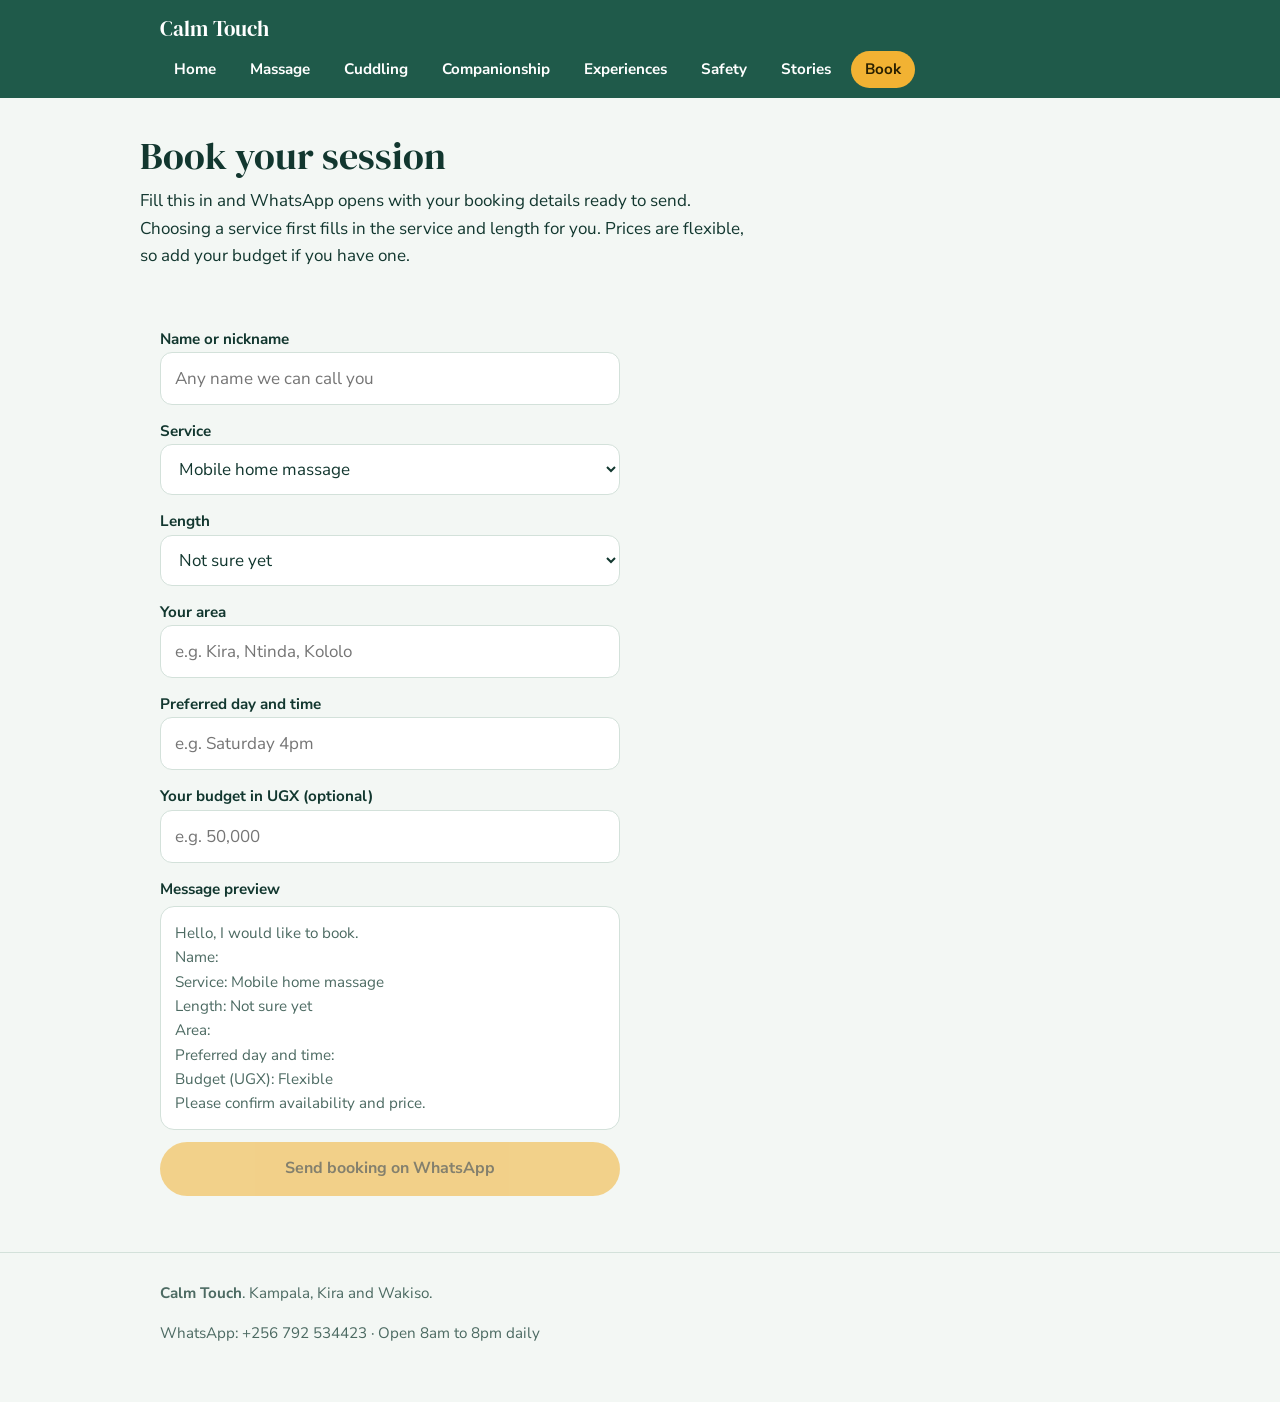
==== book.html @ 7a3a0fcc "Build Calm Touch website as separate SEO pages Split the single-file artifact into per-service pages" ====
<!DOCTYPE html>
<html lang="en">
<head>
<meta charset="utf-8">
<meta name="viewport" content="width=device-width, initial-scale=1, viewport-fit=cover">
<title>Book a Massage in Kampala | Calm Touch</title>
<meta name="description" content="Book your massage, cuddling, companionship or special experience session in Kampala, Kira or Wakiso. Confirm instantly on WhatsApp.">
<link rel="canonical" href="https://calmtouch.ug/book.html">
<link rel="preconnect" href="https://fonts.googleapis.com">
<link rel="preconnect" href="https://fonts.gstatic.com" crossorigin>
<link href="https://fonts.googleapis.com/css2?family=DM+Serif+Display&family=Nunito+Sans:wght@400;600;700;800&display=swap" rel="stylesheet">
<link rel="stylesheet" href="css/styles.css">
</head>
<body>
<header class="top"><div class="wrap">
  <a class="logo" href="index.html">Calm Touch</a>
  <ul class="menu">
    <li><a href="index.html">Home</a></li>
    <li><a href="massage.html">Massage</a></li>
    <li><a href="cuddling.html">Cuddling</a></li>
    <li><a href="companionship.html">Companionship</a></li>
    <li><a href="experiences.html">Experiences</a></li>
    <li><a href="safety.html">Safety</a></li>
    <li><a href="stories.html">Stories</a></li>
    <li><a href="book.html" aria-current="page">Book</a></li>
  </ul>
</div></header>

<main>
<div class="wrap pagehead"><h2>Book your session</h2><p>Fill this in and WhatsApp opens with your booking details ready to send. Choosing a service first fills in the service and length for you. Prices are flexible, so add your budget if you have one.</p></div>
<section><div class="wrap">
<form id="f">
  <div><label for="n">Name or nickname</label><input id="n" placeholder="Any name we can call you" autocomplete="off" required></div>
  <div><label for="s">Service</label>
    <select id="s"><option>Mobile home massage</option><option>Office chair massage</option><option>Neck, back and shoulder relief</option><option>Professional cuddling</option><option>Friendly companionship</option><option>Dream spa day</option><option>Birthday or anniversary surprise</option><option>Guided relaxation session</option><option>Reset weekend bundle</option><option>Couples session or gift voucher</option><option>Package of 5 sessions</option><option>Office wellness visit</option></select></div>
  <div><label for="l">Length</label><select id="l"><option>Not sure yet</option><option>15 min</option><option>30 min</option><option>45 min</option><option>60 min</option><option>90 min</option><option>2 hours</option><option>Custom</option></select></div>
  <div><label for="a">Your area</label><input id="a" placeholder="e.g. Kira, Ntinda, Kololo" required></div>
  <div><label for="t">Preferred day and time</label><input id="t" placeholder="e.g. Saturday 4pm"></div>
  <div><label for="b">Your budget in UGX (optional)</label><input id="b" inputmode="numeric" placeholder="e.g. 50,000"></div>
  <div><label>Message preview</label><div class="pv" id="pv"></div></div>
  <a class="btn off" id="send" href="#" rel="noopener">Send booking on WhatsApp</a>
  <p id="err" role="alert" style="color:#B3261E;margin:0;display:none">Please add a name or nickname and your area first.</p>
</form>
</div></section>
</main>

<footer><div class="wrap">
  <p><strong>Calm Touch</strong>. Kampala, Kira and Wakiso.</p>
  <p>WhatsApp: +256 792 534423 &middot; Open 8am to 8pm daily</p>
</div></footer>

<script src="js/book.js"></script>
</body>
</html>
---- css/styles.css ----
:root{
  --bg:#F3F7F4;--surface:#FFFFFF;--ink:#12372F;--muted:#4C6A62;--line:#D3E1DA;--brand:#1F5A4A;--hero:#1F5A4A;--sun:#F2B233;--sun-ink:#2A2000;
}
@media (prefers-color-scheme:dark){:root:not([data-theme="light"]){--bg:#0E1F1B;--surface:#152B25;--ink:#EAF3EF;--muted:#A5BDB5;--line:#27443B;--brand:#5FB79E;--hero:#17463A;}}
:root[data-theme="dark"]{--bg:#0E1F1B;--surface:#152B25;--ink:#EAF3EF;--muted:#A5BDB5;--line:#27443B;--brand:#5FB79E;--hero:#17463A;}
html{scroll-padding-top:env(safe-area-inset-top,0px)}
*,*::before,*::after{box-sizing:border-box}
body{margin:0;background:var(--bg);color:var(--ink);font:17px/1.6 "Nunito Sans",system-ui,-apple-system,"Segoe UI",sans-serif;padding-top:env(safe-area-inset-top,0px);padding-bottom:env(safe-area-inset-bottom,0px)}
h1,h2,h3{font-family:"DM Serif Display",Georgia,"Times New Roman",serif;font-weight:400;line-height:1.15;margin:0}
h1{font-size:clamp(2.4rem,9vw,4.2rem)}h2{font-size:clamp(1.7rem,5vw,2.4rem);margin-bottom:.6rem}h3{font-size:1.25rem;margin-bottom:.3rem}
p{margin:0 0 1rem;max-width:62ch}a{color:inherit}
:focus-visible{outline:3px solid var(--sun);outline-offset:3px}
.wrap{max-width:1000px;margin:0 auto;padding:0 20px}
.top{background:var(--hero);color:#fff;position:sticky;top:env(safe-area-inset-top,0px);z-index:5}
.top .logo{display:block;padding:12px 0 6px;font-family:"DM Serif Display",Georgia,serif;font-size:1.3rem;text-decoration:none;color:#fff}
.menu{display:flex;gap:6px;overflow-x:auto;padding:0 0 10px;margin:0;list-style:none}
.menu a{display:block;white-space:nowrap;text-decoration:none;padding:6px 14px;border-radius:999px;font-weight:700;font-size:.95rem;color:#fff}
.menu a[aria-current="page"]{background:var(--sun);color:var(--sun-ink)}
.hero{background:var(--hero);color:#fff;padding:36px 0 52px;border-radius:0 0 36px 36px}
.hero .lead{font-size:1.2rem;margin:18px 0 26px}
.pagehead{padding:36px 0 8px}
.pagehead a{color:var(--brand)}
section{padding:32px 0}
.btn{display:inline-block;background:var(--sun);color:var(--sun-ink);font-weight:700;text-decoration:none;padding:14px 26px;border-radius:999px;border:0;font-size:1rem;cursor:pointer;font-family:inherit;text-align:center}
.btn.alt{background:transparent;color:inherit;border:2px solid currentColor}
.cta{display:flex;flex-wrap:wrap;gap:10px}
.grid{display:grid;gap:16px;grid-template-columns:repeat(auto-fit,minmax(240px,1fr))}
.card{background:var(--surface);border:1px solid var(--line);border-radius:18px;padding:22px}
.card p{margin:0;color:var(--muted)}.card.pick{border:2px solid var(--brand)}
.price{font-family:"DM Serif Display",Georgia,serif;font-size:1.9rem;margin:.3rem 0}
.price small{font:600 .9rem "Nunito Sans",system-ui,sans-serif;color:var(--muted)}
.choice{text-decoration:none;display:block}.choice:hover{border-color:var(--brand)}
.btn.book{display:inline-block;background:var(--sun)}
.book,.more{display:inline-block;margin-top:12px;font-weight:700;color:var(--brand);text-decoration:none}
.steps{counter-reset:s;list-style:none;padding:0;margin:0;display:grid;gap:14px}
.steps li{counter-increment:s;display:flex;gap:14px;align-items:flex-start}
.steps li::before{content:counter(s);flex:none;width:34px;height:34px;border-radius:50%;background:var(--hero);color:#fff;display:grid;place-items:center;font-weight:800}
.videos{display:grid;gap:14px;grid-template-columns:repeat(auto-fit,minmax(150px,1fr))}
.video{aspect-ratio:9/16;border-radius:16px;background:var(--surface);border:2px dashed var(--line);display:grid;place-items:center;text-align:center;color:var(--muted);font-size:.9rem;padding:12px}
form{display:grid;gap:12px;max-width:460px}
label{font-weight:700;font-size:.95rem}
input,select{width:100%;padding:12px 14px;border-radius:12px;border:1px solid var(--line);background:var(--surface);color:var(--ink);font:inherit}
form .btn{width:100%}.off{opacity:.55}
.pv{background:var(--surface);border:1px solid var(--line);border-radius:14px;padding:14px;white-space:pre-wrap;font-size:.95rem;color:var(--muted);margin-top:4px}
ul.plain{padding-left:1.2rem;margin:0}ul.plain li{margin-bottom:6px}
footer{padding:28px 0 40px;color:var(--muted);font-size:.95rem;border-top:1px solid var(--line);margin-top:24px}
.sr-only{position:absolute;width:1px;height:1px;padding:0;margin:-1px;overflow:hidden;clip:rect(0,0,0,0);white-space:nowrap;border:0}
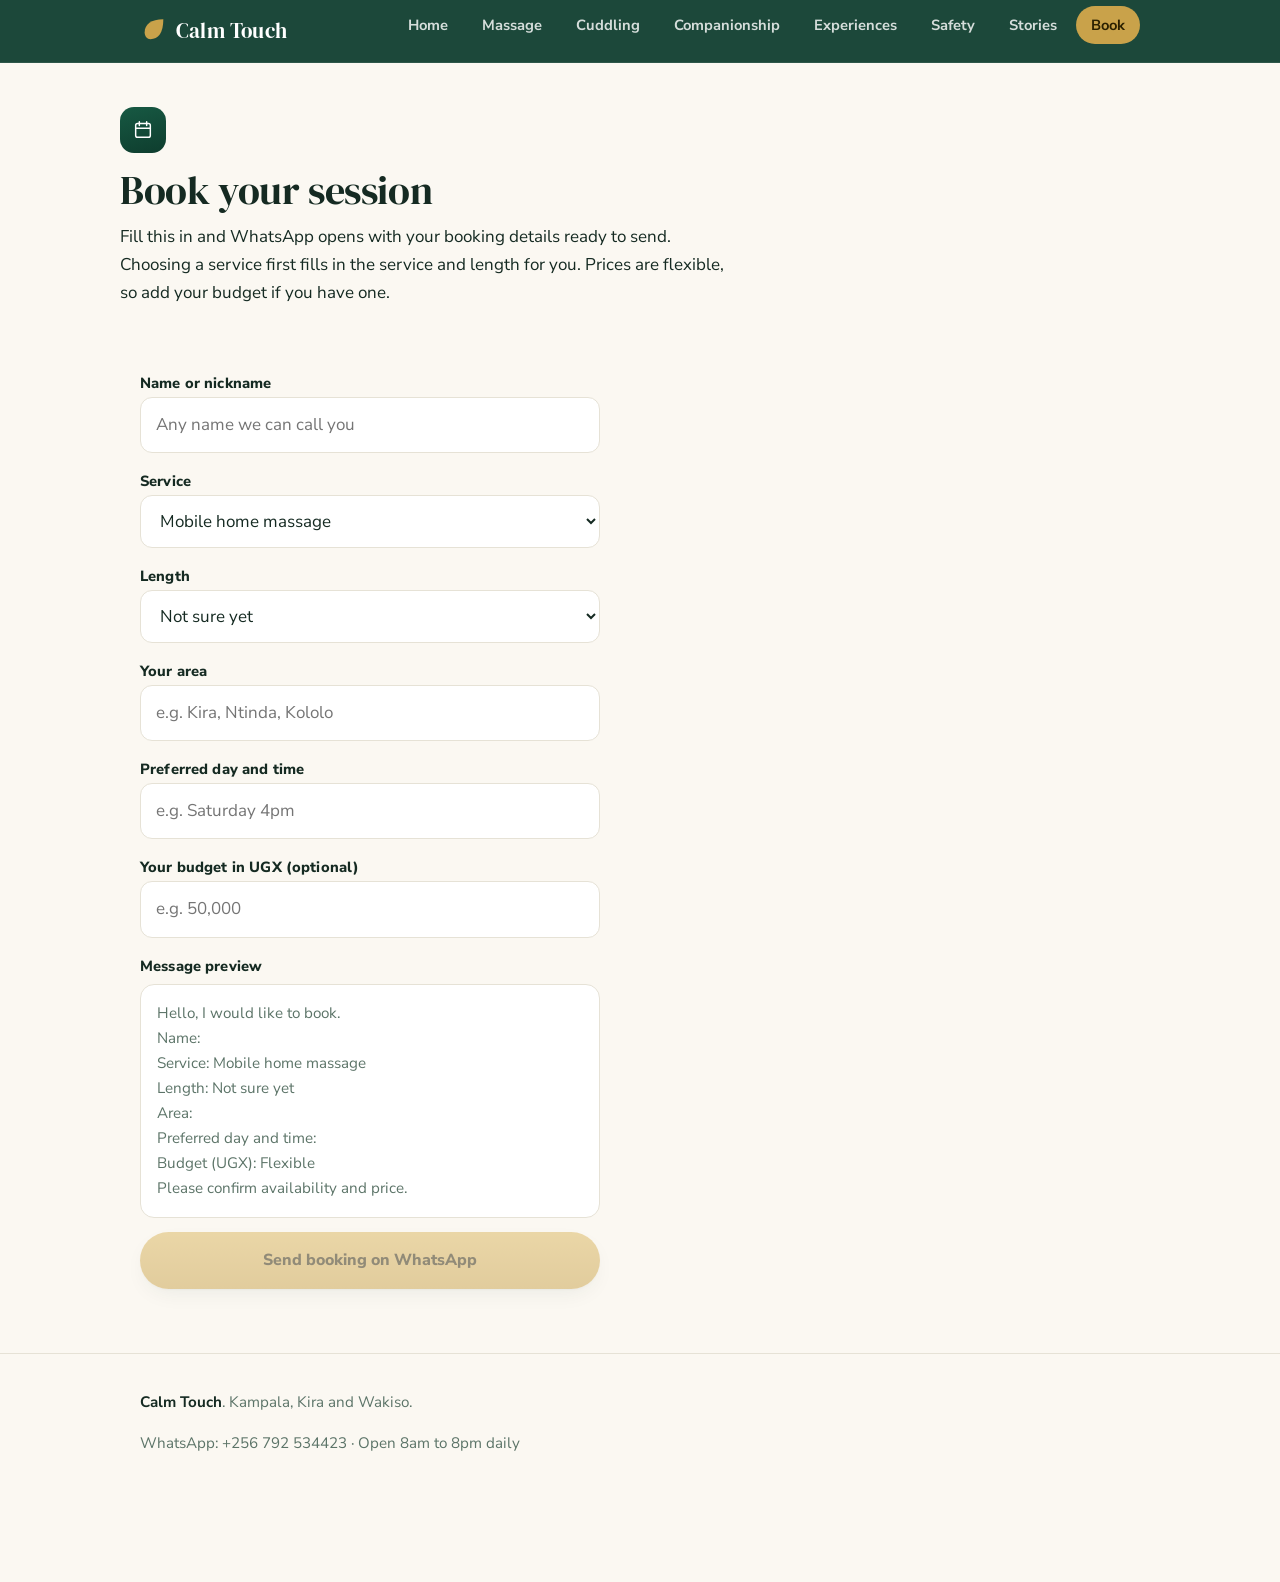
==== commit d2c45bc7: "Premium visual upgrade: palette, icons, trust strip, testimonials Deepened the color system to a for" ====
--- a/book.html
+++ b/book.html
@@ -3,9 +3,10 @@
 <head>
 <meta charset="utf-8">
 <meta name="viewport" content="width=device-width, initial-scale=1, viewport-fit=cover">
+<link rel="icon" type="image/svg+xml" href="data:image/svg+xml,%3Csvg xmlns='http://www.w3.org/2000/svg' viewBox='0 0 64 64'%3E%3Ccircle cx='32' cy='32' r='32' fill='%230E3D2E'/%3E%3Cpath d='M14 34c0-15 13-25 36-25 0 27-10 38-25 38-14 0-11-6-11-13Z' fill='%23C9A24A'/%3E%3C/svg%3E">
 <title>Book a Massage in Kampala | Calm Touch</title>
 <meta name="description" content="Book your massage, cuddling, companionship or special experience session in Kampala, Kira or Wakiso. Confirm instantly on WhatsApp.">
-<link rel="canonical" href="https://calmtouch.ug/book.html">
+<link rel="canonical" href="https://davisagaba.github.io/calm-touch-website/book.html">
 <link rel="preconnect" href="https://fonts.googleapis.com">
 <link rel="preconnect" href="https://fonts.gstatic.com" crossorigin>
 <link href="https://fonts.googleapis.com/css2?family=DM+Serif+Display&family=Nunito+Sans:wght@400;600;700;800&display=swap" rel="stylesheet">
@@ -13,7 +14,7 @@
 </head>
 <body>
 <header class="top"><div class="wrap">
-  <a class="logo" href="index.html">Calm Touch</a>
+  <a class="logo" href="index.html"><svg class="mark" viewBox="0 0 24 24" aria-hidden="true"><path d="M4 13c0-6.5 5.5-11 16-11 0 12-4.5 17-11 17C6 19 4 16.5 4 13Z" fill="var(--gold)"/></svg>Calm Touch</a>
   <ul class="menu">
     <li><a href="index.html">Home</a></li>
     <li><a href="massage.html">Massage</a></li>
@@ -27,7 +28,7 @@
 </div></header>
 
 <main>
-<div class="wrap pagehead"><h2>Book your session</h2><p>Fill this in and WhatsApp opens with your booking details ready to send. Choosing a service first fills in the service and length for you. Prices are flexible, so add your budget if you have one.</p></div>
+<div class="wrap pagehead"><div class="icon"><svg viewBox="0 0 24 24" fill="none" stroke="currentColor" stroke-width="1.6" stroke-linecap="round" stroke-linejoin="round"><rect x="4" y="5" width="16" height="15" rx="2"/><path d="M4 10h16M8 3v4M16 3v4"/></svg></div><h2>Book your session</h2><p>Fill this in and WhatsApp opens with your booking details ready to send. Choosing a service first fills in the service and length for you. Prices are flexible, so add your budget if you have one.</p></div>
 <section><div class="wrap">
 <form id="f">
   <div><label for="n">Name or nickname</label><input id="n" placeholder="Any name we can call you" autocomplete="off" required></div>
@@ -46,7 +47,7 @@
 
 <footer><div class="wrap">
   <p><strong>Calm Touch</strong>. Kampala, Kira and Wakiso.</p>
-  <p>WhatsApp: +256 792 534423 &middot; Open 8am to 8pm daily</p>
+  <p class="foot-row">WhatsApp: +256 792 534423 &middot; Open 8am to 8pm daily</p>
 </div></footer>
 
 <script src="js/book.js"></script>
--- a/css/styles.css
+++ b/css/styles.css
@@ -1,47 +1,109 @@
 :root{
-  --bg:#F3F7F4;--surface:#FFFFFF;--ink:#12372F;--muted:#4C6A62;--line:#D3E1DA;--brand:#1F5A4A;--hero:#1F5A4A;--sun:#F2B233;--sun-ink:#2A2000;
+  --bg:#FBF8F2;--surface:#FFFFFF;--ink:#152A22;--muted:#5C7468;--line:#E6E2D6;
+  --brand:#0E3D2E;--brand-2:#175943;--hero:#0E3D2E;--gold:#C9A24A;--gold-ink:#2A2000;
+  --shadow:0 1px 2px rgba(14,61,46,.06),0 8px 24px -8px rgba(14,61,46,.18);
+  --shadow-lg:0 2px 4px rgba(14,61,46,.08),0 20px 40px -16px rgba(14,61,46,.28);
 }
-@media (prefers-color-scheme:dark){:root:not([data-theme="light"]){--bg:#0E1F1B;--surface:#152B25;--ink:#EAF3EF;--muted:#A5BDB5;--line:#27443B;--brand:#5FB79E;--hero:#17463A;}}
-:root[data-theme="dark"]{--bg:#0E1F1B;--surface:#152B25;--ink:#EAF3EF;--muted:#A5BDB5;--line:#27443B;--brand:#5FB79E;--hero:#17463A;}
-html{scroll-padding-top:env(safe-area-inset-top,0px)}
+@media (prefers-color-scheme:dark){:root:not([data-theme="light"]){--bg:#0B1915;--surface:#122420;--ink:#EDF3EF;--muted:#9FB6AA;--line:#223A32;--brand:#3F8F70;--brand-2:#5FB79E;--hero:#102922;--gold:#E3C06F;--shadow:0 1px 2px rgba(0,0,0,.3),0 8px 24px -8px rgba(0,0,0,.5);--shadow-lg:0 2px 4px rgba(0,0,0,.35),0 20px 40px -16px rgba(0,0,0,.6);}}
+:root[data-theme="dark"]{--bg:#0B1915;--surface:#122420;--ink:#EDF3EF;--muted:#9FB6AA;--line:#223A32;--brand:#3F8F70;--brand-2:#5FB79E;--hero:#102922;--gold:#E3C06F;}
+
+html{scroll-padding-top:70px;scroll-behavior:smooth}
 *,*::before,*::after{box-sizing:border-box}
-body{margin:0;background:var(--bg);color:var(--ink);font:17px/1.6 "Nunito Sans",system-ui,-apple-system,"Segoe UI",sans-serif;padding-top:env(safe-area-inset-top,0px);padding-bottom:env(safe-area-inset-bottom,0px)}
-h1,h2,h3{font-family:"DM Serif Display",Georgia,"Times New Roman",serif;font-weight:400;line-height:1.15;margin:0}
-h1{font-size:clamp(2.4rem,9vw,4.2rem)}h2{font-size:clamp(1.7rem,5vw,2.4rem);margin-bottom:.6rem}h3{font-size:1.25rem;margin-bottom:.3rem}
-p{margin:0 0 1rem;max-width:62ch}a{color:inherit}
-:focus-visible{outline:3px solid var(--sun);outline-offset:3px}
-.wrap{max-width:1000px;margin:0 auto;padding:0 20px}
-.top{background:var(--hero);color:#fff;position:sticky;top:env(safe-area-inset-top,0px);z-index:5}
-.top .logo{display:block;padding:12px 0 6px;font-family:"DM Serif Display",Georgia,serif;font-size:1.3rem;text-decoration:none;color:#fff}
-.menu{display:flex;gap:6px;overflow-x:auto;padding:0 0 10px;margin:0;list-style:none}
-.menu a{display:block;white-space:nowrap;text-decoration:none;padding:6px 14px;border-radius:999px;font-weight:700;font-size:.95rem;color:#fff}
-.menu a[aria-current="page"]{background:var(--sun);color:var(--sun-ink)}
-.hero{background:var(--hero);color:#fff;padding:36px 0 52px;border-radius:0 0 36px 36px}
-.hero .lead{font-size:1.2rem;margin:18px 0 26px}
-.pagehead{padding:36px 0 8px}
-.pagehead a{color:var(--brand)}
-section{padding:32px 0}
-.btn{display:inline-block;background:var(--sun);color:var(--sun-ink);font-weight:700;text-decoration:none;padding:14px 26px;border-radius:999px;border:0;font-size:1rem;cursor:pointer;font-family:inherit;text-align:center}
-.btn.alt{background:transparent;color:inherit;border:2px solid currentColor}
-.cta{display:flex;flex-wrap:wrap;gap:10px}
-.grid{display:grid;gap:16px;grid-template-columns:repeat(auto-fit,minmax(240px,1fr))}
-.card{background:var(--surface);border:1px solid var(--line);border-radius:18px;padding:22px}
-.card p{margin:0;color:var(--muted)}.card.pick{border:2px solid var(--brand)}
-.price{font-family:"DM Serif Display",Georgia,serif;font-size:1.9rem;margin:.3rem 0}
-.price small{font:600 .9rem "Nunito Sans",system-ui,sans-serif;color:var(--muted)}
-.choice{text-decoration:none;display:block}.choice:hover{border-color:var(--brand)}
-.btn.book{display:inline-block;background:var(--sun)}
-.book,.more{display:inline-block;margin-top:12px;font-weight:700;color:var(--brand);text-decoration:none}
-.steps{counter-reset:s;list-style:none;padding:0;margin:0;display:grid;gap:14px}
-.steps li{counter-increment:s;display:flex;gap:14px;align-items:flex-start}
-.steps li::before{content:counter(s);flex:none;width:34px;height:34px;border-radius:50%;background:var(--hero);color:#fff;display:grid;place-items:center;font-weight:800}
-.videos{display:grid;gap:14px;grid-template-columns:repeat(auto-fit,minmax(150px,1fr))}
-.video{aspect-ratio:9/16;border-radius:16px;background:var(--surface);border:2px dashed var(--line);display:grid;place-items:center;text-align:center;color:var(--muted);font-size:.9rem;padding:12px}
-form{display:grid;gap:12px;max-width:460px}
-label{font-weight:700;font-size:.95rem}
-input,select{width:100%;padding:12px 14px;border-radius:12px;border:1px solid var(--line);background:var(--surface);color:var(--ink);font:inherit}
-form .btn{width:100%}.off{opacity:.55}
-.pv{background:var(--surface);border:1px solid var(--line);border-radius:14px;padding:14px;white-space:pre-wrap;font-size:.95rem;color:var(--muted);margin-top:4px}
-ul.plain{padding-left:1.2rem;margin:0}ul.plain li{margin-bottom:6px}
-footer{padding:28px 0 40px;color:var(--muted);font-size:.95rem;border-top:1px solid var(--line);margin-top:24px}
+body{margin:0;background:var(--bg);color:var(--ink);font:17px/1.65 "Nunito Sans",system-ui,-apple-system,"Segoe UI",sans-serif;padding-top:env(safe-area-inset-top,0px);padding-bottom:env(safe-area-inset-bottom,0px);-webkit-font-smoothing:antialiased}
+h1,h2,h3{font-family:"DM Serif Display",Georgia,"Times New Roman",serif;font-weight:400;line-height:1.15;margin:0;letter-spacing:-.01em}
+h1{font-size:clamp(2.6rem,8vw,4.4rem)}
+h2{font-size:clamp(1.8rem,5vw,2.5rem);margin-bottom:.6rem}
+h3{font-size:1.3rem;margin-bottom:.3rem}
+p{margin:0 0 1rem;max-width:62ch}
+a{color:inherit}
+:focus-visible{outline:3px solid var(--gold);outline-offset:3px}
+.wrap{max-width:1040px;margin:0 auto;padding:0 20px}
+
+.eyebrow{display:inline-flex;align-items:center;gap:8px;font:700 .78rem/1 "Nunito Sans",sans-serif;letter-spacing:.14em;text-transform:uppercase;color:var(--gold);margin-bottom:14px}
+.eyebrow::before{content:"";width:22px;height:2px;background:var(--gold);display:inline-block;border-radius:2px}
+
+.top{background:rgba(14,61,46,.94);backdrop-filter:saturate(140%) blur(10px);color:#fff;position:sticky;top:env(safe-area-inset-top,0px);z-index:20;border-bottom:1px solid rgba(255,255,255,.08)}
+.top .wrap{display:flex;align-items:center;justify-content:space-between;gap:16px;flex-wrap:wrap}
+.top .logo{display:flex;align-items:center;gap:8px;padding:14px 0;font-family:"DM Serif Display",Georgia,serif;font-size:1.3rem;text-decoration:none;color:#fff;letter-spacing:.01em}
+.top .logo .mark{width:28px;height:28px;flex:none}
+.menu{display:flex;gap:4px;overflow-x:auto;padding:0 0 12px;margin:0;list-style:none;-ms-overflow-style:none;scrollbar-width:none}
+.menu::-webkit-scrollbar{display:none}
+.menu a{display:block;white-space:nowrap;text-decoration:none;padding:7px 15px;border-radius:999px;font-weight:700;font-size:.92rem;color:rgba(255,255,255,.82);transition:background .2s ease,color .2s ease}
+.menu a:hover{background:rgba(255,255,255,.1);color:#fff}
+.menu a[aria-current="page"]{background:var(--gold);color:var(--gold-ink)}
+.menu a[aria-current="page"]:hover{background:var(--gold)}
+
+.hero{position:relative;background:radial-gradient(1200px 500px at 15% -10%,rgba(201,162,74,.22),transparent 55%),linear-gradient(165deg,var(--hero) 0%,#0A2E22 100%);color:#fff;padding:56px 0 68px;border-radius:0 0 40px 40px;overflow:hidden}
+.hero::after{content:"";position:absolute;inset:0;background-image:radial-gradient(rgba(255,255,255,.14) 1px,transparent 1.4px);background-size:22px 22px;opacity:.35;pointer-events:none;mask-image:linear-gradient(180deg,#000,transparent 85%)}
+.hero .wrap{position:relative}
+.hero .lead{font-size:1.2rem;margin:18px 0 28px;color:rgba(255,255,255,.88);max-width:46ch}
+.trust{display:flex;flex-wrap:wrap;gap:10px 22px;margin-top:30px;padding-top:22px;border-top:1px solid rgba(255,255,255,.14)}
+.trust .item{display:flex;align-items:center;gap:8px;font-size:.88rem;color:rgba(255,255,255,.85);font-weight:700}
+.trust svg{flex:none;width:18px;height:18px;color:var(--gold)}
+
+.pagehead{padding:44px 0 10px}
+.pagehead p a{color:var(--brand-2);text-decoration:none;font-weight:700}
+.pagehead p a:hover{text-decoration:underline}
+
+section{padding:36px 0}
+section.band{background:var(--surface);border-top:1px solid var(--line);border-bottom:1px solid var(--line)}
+
+.btn{display:inline-flex;align-items:center;justify-content:center;gap:8px;background:linear-gradient(180deg,#DBB65E,var(--gold));color:var(--gold-ink);font-weight:800;text-decoration:none;padding:15px 28px;border-radius:999px;border:0;font-size:1rem;cursor:pointer;font-family:inherit;text-align:center;box-shadow:var(--shadow);transition:transform .18s ease,box-shadow .18s ease,filter .18s ease}
+.btn:hover{transform:translateY(-2px);box-shadow:var(--shadow-lg);filter:brightness(1.03)}
+.btn:active{transform:translateY(0)}
+.btn.alt{background:transparent;color:#fff;border:2px solid rgba(255,255,255,.5);box-shadow:none}
+.btn.alt:hover{background:rgba(255,255,255,.08);border-color:#fff}
+.cta{display:flex;flex-wrap:wrap;gap:12px}
+
+.grid{display:grid;gap:18px;grid-template-columns:repeat(auto-fit,minmax(240px,1fr))}
+.card{position:relative;background:var(--surface);border:1px solid var(--line);border-radius:20px;padding:26px;transition:transform .22s ease,box-shadow .22s ease,border-color .22s ease}
+.card p{margin:0;color:var(--muted)}
+.card.pick{border:2px solid var(--brand-2)}
+.icon{display:grid;place-items:center;width:46px;height:46px;border-radius:14px;background:linear-gradient(165deg,var(--brand-2),var(--brand));color:#fff;margin-bottom:14px}
+.icon svg{width:22px;height:22px}
+.price{font-family:"DM Serif Display",Georgia,serif;font-size:2rem;margin:.3rem 0;color:var(--brand-2)}
+.price small{font:600 .88rem "Nunito Sans",system-ui,sans-serif;color:var(--muted)}
+
+.choice{text-decoration:none;display:block}
+.choice:hover{border-color:var(--gold);transform:translateY(-4px);box-shadow:var(--shadow-lg)}
+.btn.book{display:inline-flex}
+.book,.more{display:inline-flex;align-items:center;gap:6px;margin-top:14px;font-weight:800;color:var(--brand-2);text-decoration:none}
+.book:hover,.more:hover{color:var(--gold)}
+
+.steps{counter-reset:s;list-style:none;padding:0;margin:0;display:grid;gap:16px}
+.steps li{counter-increment:s;display:flex;gap:16px;align-items:flex-start}
+.steps li::before{content:counter(s);flex:none;width:36px;height:36px;border-radius:50%;background:linear-gradient(165deg,var(--brand-2),var(--brand));color:#fff;display:grid;place-items:center;font-weight:800;box-shadow:var(--shadow)}
+
+.quotes{display:grid;gap:18px;grid-template-columns:repeat(auto-fit,minmax(260px,1fr))}
+.quote{background:var(--surface);border:1px solid var(--line);border-radius:20px;padding:26px;position:relative}
+.quote::before{content:"\201C";position:absolute;top:10px;left:20px;font-family:"DM Serif Display",Georgia,serif;font-size:3.2rem;color:var(--gold);opacity:.5;line-height:1}
+.quote p{position:relative;font-style:italic;color:var(--ink);margin-bottom:12px}
+.quote cite{font-style:normal;font-weight:800;font-size:.9rem;color:var(--muted)}
+
+.videos{display:grid;gap:16px;grid-template-columns:repeat(auto-fit,minmax(150px,1fr))}
+.video{aspect-ratio:9/16;border-radius:18px;background:linear-gradient(165deg,var(--surface),var(--bg));border:2px dashed var(--line);display:grid;place-items:center;text-align:center;color:var(--muted);font-size:.9rem;padding:14px;transition:border-color .2s ease}
+.video:hover{border-color:var(--gold)}
+
+form{display:grid;gap:14px;max-width:460px}
+label{font-weight:800;font-size:.92rem;letter-spacing:.01em}
+input,select{width:100%;padding:13px 15px;border-radius:12px;border:1px solid var(--line);background:var(--surface);color:var(--ink);font:inherit;transition:border-color .2s ease,box-shadow .2s ease}
+input:focus,select:focus{border-color:var(--brand-2);box-shadow:0 0 0 3px rgba(23,89,67,.15)}
+form .btn{width:100%}
+.off{opacity:.5;cursor:not-allowed}
+.pv{background:var(--surface);border:1px solid var(--line);border-radius:14px;padding:16px;white-space:pre-wrap;font-size:.95rem;color:var(--muted);margin-top:4px}
+
+ul.plain{padding-left:0;margin:0;list-style:none;display:grid;gap:12px}
+ul.plain li{display:flex;gap:12px;align-items:flex-start;color:var(--muted)}
+ul.plain li::before{content:"";flex:none;width:8px;height:8px;border-radius:50%;background:var(--gold);margin-top:9px}
+
+footer{padding:36px 0 110px;color:var(--muted);font-size:.95rem;border-top:1px solid var(--line);margin-top:28px}
+footer strong{color:var(--ink)}
+footer .foot-row{display:flex;flex-wrap:wrap;gap:8px 20px;align-items:center}
+
+.whatsapp-fab{position:fixed;right:18px;bottom:calc(18px + env(safe-area-inset-bottom,0px));z-index:30;display:flex;align-items:center;gap:10px;background:#1EBE5D;color:#fff;text-decoration:none;padding:14px 18px;border-radius:999px;box-shadow:0 10px 30px -8px rgba(0,0,0,.4);font-weight:800;font-size:.95rem;transition:transform .18s ease,box-shadow .18s ease}
+.whatsapp-fab:hover{transform:translateY(-2px) scale(1.02);box-shadow:0 14px 34px -8px rgba(0,0,0,.45)}
+.whatsapp-fab svg{width:22px;height:22px;flex:none}
+.whatsapp-fab .label{display:none}
+@media (min-width:640px){.whatsapp-fab .label{display:inline}}
+
 .sr-only{position:absolute;width:1px;height:1px;padding:0;margin:-1px;overflow:hidden;clip:rect(0,0,0,0);white-space:nowrap;border:0}
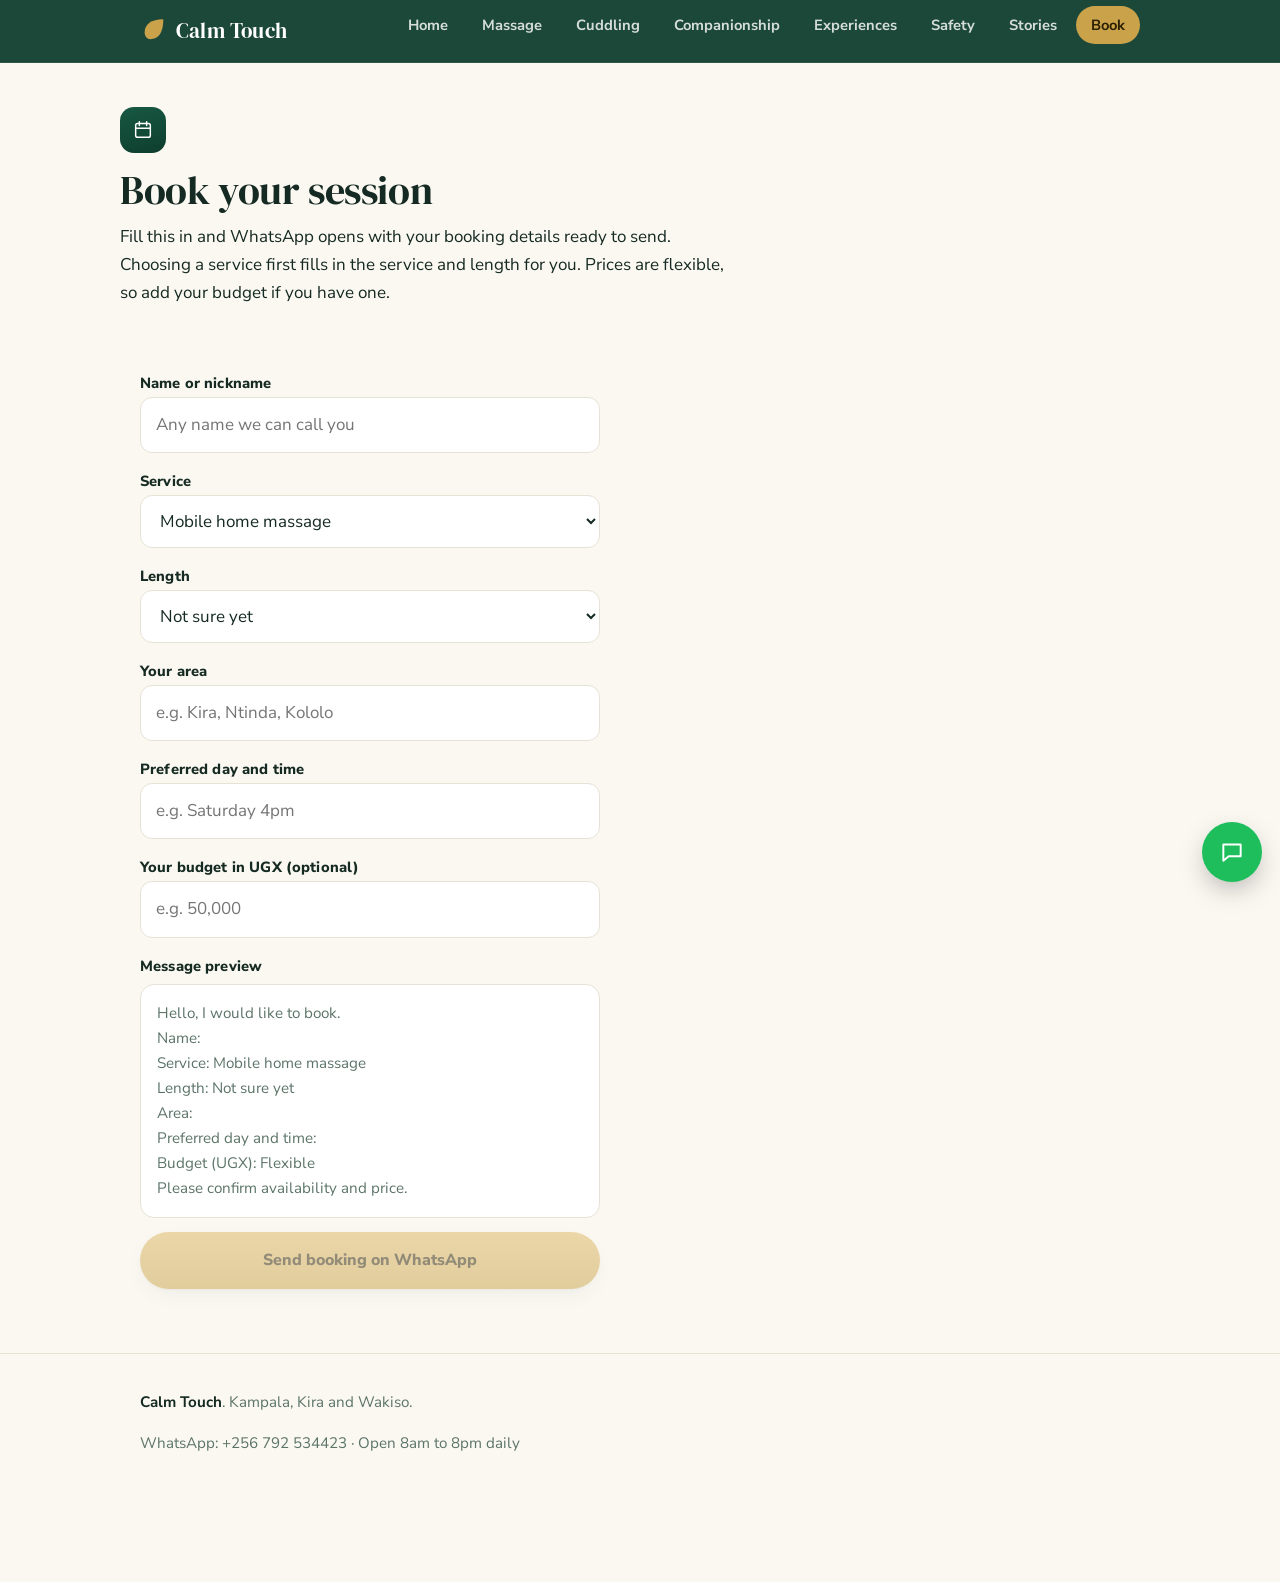
==== commit aa33ac9d: "Replace floating WhatsApp button with an on-site chat widget Original implementation (no third-party" ====
--- a/book.html
+++ b/book.html
@@ -50,6 +50,26 @@
   <p class="foot-row">WhatsApp: +256 792 534423 &middot; Open 8am to 8pm daily</p>
 </div></footer>
 
+<div class="chatw">
+  <div class="chatw-panel" id="chatwPanel" role="dialog" aria-label="Calm Touch chat" hidden>
+    <div class="chatw-head"><svg class="mark" viewBox="0 0 24 24" aria-hidden="true"><path d="M4 13c0-6.5 5.5-11 16-11 0 12-4.5 17-11 17C6 19 4 16.5 4 13Z" fill="var(--gold)"/></svg><div><strong>Calm Touch</strong><span>Usually replies within minutes</span></div></div>
+    <div class="chatw-body" id="chatwBody">
+      <div class="chatw-msg bot">Hi! What would you like to know?</div>
+      <div class="chatw-quick" id="chatwQuick">
+        <button type="button" data-a="services">Services &amp; prices</button>
+        <button type="button" data-a="book">How booking works</button>
+        <button type="button" data-a="safe">Is this safe / non-sexual?</button>
+        <button type="button" data-a="area">Areas you cover</button>
+      </div>
+    </div>
+    <a class="chatw-cta" id="chatwCta" href="https://wa.me/256792534423?text=Hello%2C%20I%27d%20like%20to%20book%20a%20session." target="_blank" rel="noopener">Continue on WhatsApp</a>
+  </div>
+  <button type="button" class="chatw-toggle" id="chatwToggle" aria-expanded="false" aria-controls="chatwPanel" aria-label="Chat with Calm Touch">
+    <svg class="i-chat" viewBox="0 0 24 24" fill="none" stroke="currentColor" stroke-width="1.8" stroke-linecap="round" stroke-linejoin="round" aria-hidden="true"><path d="M4 5h16v11H9l-5 4V5Z"/></svg>
+    <svg class="i-close" viewBox="0 0 24 24" fill="none" stroke="currentColor" stroke-width="2" stroke-linecap="round" aria-hidden="true"><path d="M6 6l12 12M18 6L6 18"/></svg>
+  </button>
+</div>
+<script src="js/chat-widget.js" defer></script>
 <script src="js/book.js"></script>
 </body>
 </html>
--- a/css/styles.css
+++ b/css/styles.css
@@ -106,4 +106,25 @@
 .whatsapp-fab .label{display:none}
 @media (min-width:640px){.whatsapp-fab .label{display:inline}}
 
+.chatw{position:fixed;right:18px;bottom:calc(18px + env(safe-area-inset-bottom,0px));z-index:30;display:flex;flex-direction:column;align-items:flex-end;gap:12px}
+.chatw-toggle{width:60px;height:60px;border-radius:50%;background:#1EBE5D;color:#fff;border:0;display:grid;place-items:center;cursor:pointer;box-shadow:0 10px 30px -8px rgba(0,0,0,.4);transition:transform .18s ease,box-shadow .18s ease;flex:none}
+.chatw-toggle:hover{transform:translateY(-2px) scale(1.03);box-shadow:0 14px 34px -8px rgba(0,0,0,.45)}
+.chatw-toggle svg{width:26px;height:26px}
+.chatw-toggle .i-close{display:none}
+.chatw-toggle[aria-expanded="true"] .i-chat{display:none}
+.chatw-toggle[aria-expanded="true"] .i-close{display:block}
+.chatw-panel{width:min(340px,calc(100vw - 36px));max-height:min(460px,70vh);background:var(--surface);border:1px solid var(--line);border-radius:20px;box-shadow:var(--shadow-lg);display:flex;flex-direction:column;overflow:hidden}
+.chatw-panel[hidden]{display:none}
+.chatw-head{display:flex;align-items:center;gap:10px;padding:16px;background:linear-gradient(165deg,var(--hero),#0A2E22);color:#fff}
+.chatw-head .mark{width:26px;height:26px;flex:none}
+.chatw-head strong{display:block;font-family:"DM Serif Display",Georgia,serif;font-size:1.05rem;font-weight:400}
+.chatw-head span{display:block;font-size:.78rem;color:rgba(255,255,255,.75)}
+.chatw-body{flex:1;overflow-y:auto;padding:14px 16px;display:flex;flex-direction:column;gap:10px}
+.chatw-msg{background:var(--bg);border:1px solid var(--line);border-radius:14px;border-top-left-radius:4px;padding:10px 13px;font-size:.9rem;max-width:88%;color:var(--ink)}
+.chatw-msg.user{align-self:flex-end;background:linear-gradient(165deg,var(--brand-2),var(--brand));color:#fff;border:none;border-top-right-radius:4px;border-top-left-radius:14px}
+.chatw-quick{display:flex;flex-direction:column;gap:8px;margin-top:2px}
+.chatw-quick button{text-align:left;background:var(--surface);border:1px solid var(--line);border-radius:12px;padding:10px 13px;font:700 .86rem "Nunito Sans",sans-serif;color:var(--brand-2);cursor:pointer;transition:border-color .2s ease,background .2s ease}
+.chatw-quick button:hover{border-color:var(--gold);background:var(--bg)}
+.chatw-cta{display:block;text-align:center;background:linear-gradient(180deg,#DBB65E,var(--gold));color:var(--gold-ink);font-weight:800;text-decoration:none;padding:13px;border-top:1px solid var(--line)}
+
 .sr-only{position:absolute;width:1px;height:1px;padding:0;margin:-1px;overflow:hidden;clip:rect(0,0,0,0);white-space:nowrap;border:0}
